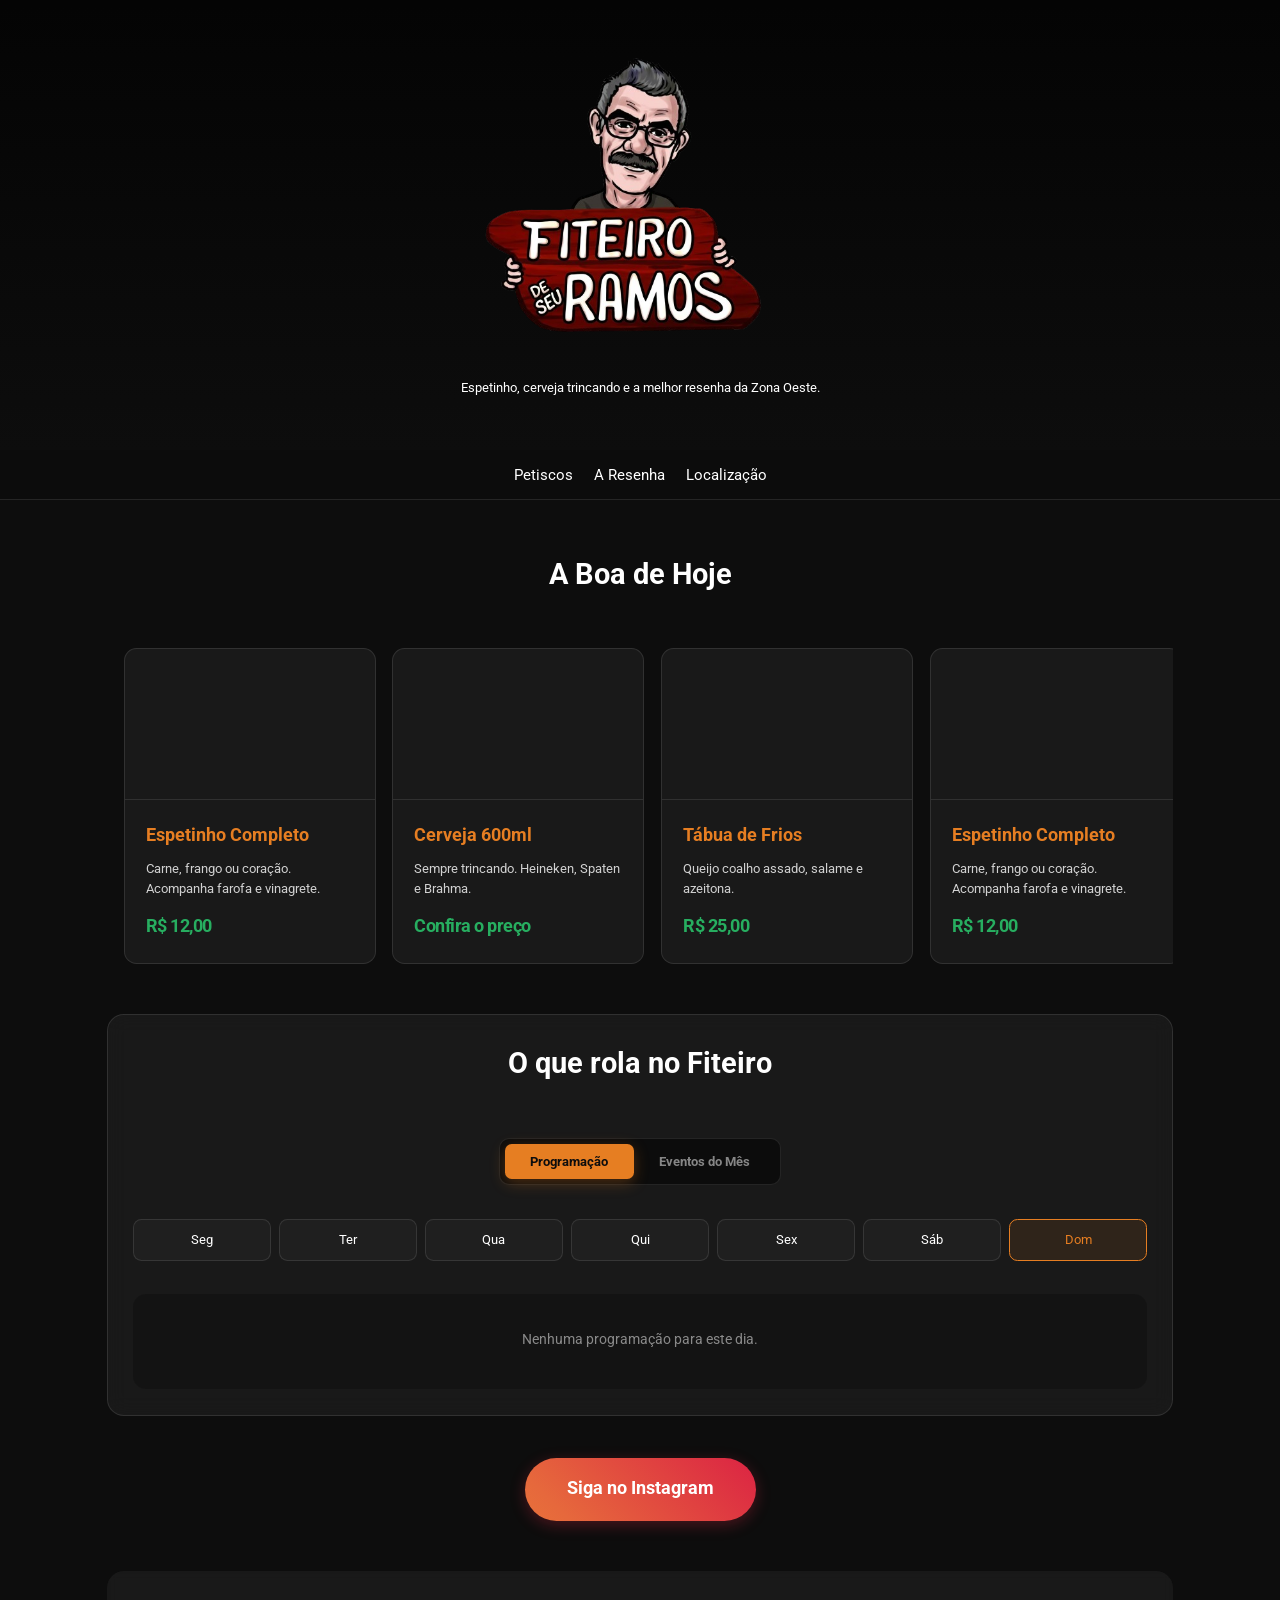
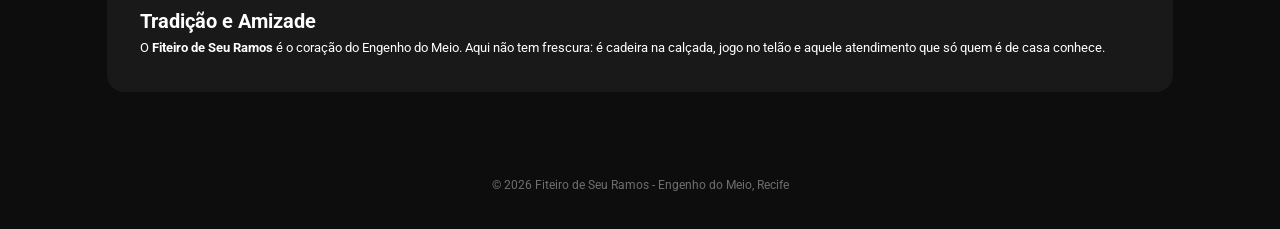
==== index.html @ 986a546f "log" ====
<!DOCTYPE html>
<html lang="pt-br">

<head>
    <link rel="icon" href="logramos.png">
    <meta charset="UTF-8">
    <meta name="viewport" content="width=device-width, initial-scale=1.0, maximum-scale=1.0, user-scalable=no">
    <title>Fiteiro de Seu Ramos | O Point do Engenho do Meio</title>
    <link rel="stylesheet" href="style.css">
    <link href="https://fonts.googleapis.com/css2?family=Roboto:wght@300;400;700&display=swap" rel="stylesheet">
</head>

<body>

    <header>
        <div class="hero-content">
            <img src="ramoss.png" alt="">
            <p>Espetinho, cerveja trincando e a melhor resenha da Zona Oeste.</p>
        </div>
    </header>

    <nav>
        <a href="#petiscos">Petiscos</a>
        <a href="#sobre">A Resenha</a>
        <a href="#contato">Localização</a>
    </nav>

    <main class="content">
        <section id="petiscos">
            <h2 class="section-title">A Boa de Hoje</h2>
            <div class="cardapio-wrapper">
                <div class="grid-cardapio">
                    <div class="item-card">
                        <div class="card-img"
                            style="background-image: url('https://images.unsplash.com/photo-1544025162-d76694265947?auto=format&fit=crop&w=600&q=80');">
                        </div>

                        <div class="card-info">
                            <h3>Espetinho Completo</h3>
                            <p>Carne, frango ou coração. Acompanha farofa e vinagrete.</p>
                            <span class="preco">R$ 12,00</span>
                        </div>
                    </div>

                    <div class="item-card">
                        <div class="card-img"
                            style="background-image: url('https://images.unsplash.com/photo-1566633806327-68e152aaf26d?auto=format&fit=crop&w=600&q=80');">
                        </div>
                        <div class="card-info">
                            <h3>Cerveja 600ml</h3>
                            <p>Sempre trincando. Heineken, Spaten e Brahma.</p>
                            <span class="preco">Confira o preço</span>
                        </div>
                    </div>

                    <div class="item-card">
                        <div class="card-img"
                            style="background-image: url('https://images.unsplash.com/photo-1541544741938-0af808871cc0?auto=format&fit=crop&w=600&q=80');">
                        </div>
                        <div class="card-info">
                            <h3>Tábua de Frios</h3>
                            <p>Queijo coalho assado, salame e azeitona.</p>
                            <span class="preco">R$ 25,00</span>
                        </div>
                    </div>
                    <div class="item-card">
                        <div class="card-img"
                            style="background-image: url('https://images.unsplash.com/photo-1544025162-d76694265947?auto=format&fit=crop&w=600&q=80');">
                        </div>

                        <div class="card-info">
                            <h3>Espetinho Completo</h3>
                            <p>Carne, frango ou coração. Acompanha farofa e vinagrete.</p>
                            <span class="preco">R$ 12,00</span>
                        </div>
                    </div>

                    <div class="item-card">
                        <div class="card-img"
                            style="background-image: url('https://images.unsplash.com/photo-1566633806327-68e152aaf26d?auto=format&fit=crop&w=600&q=80');">
                        </div>
                        <div class="card-info">
                            <h3>Cerveja 600ml</h3>
                            <p>Sempre trincando. Heineken, Spaten e Brahma.</p>
                            <span class="preco">Confira o preço</span>
                        </div>
                    </div>

                    <div class="item-card">
                        <div class="card-img"
                            style="background-image: url('https://images.unsplash.com/photo-1541544741938-0af808871cc0?auto=format&fit=crop&w=600&q=80');">
                        </div>
                        <div class="card-info">
                            <h3>Tábua de Frios</h3>
                            <p>Queijo coalho assado, salame e azeitona.</p>
                            <span class="preco">R$ 25,00</span>
                        </div>
                    </div>
                </div>
            </div>

        </section>
        
        <section id="agenda-hub" class="content">
            <div class="hub-header">
                <h2 class="section-title">O que rola no Fiteiro</h2>
                
                <div class="hub-switch">
                    <button class="hub-btn active" data-target="semanal">Programação</button>
                    <button class="hub-btn" data-target="mensal">Eventos do Mês</button>
                </div>
            </div>
            
            <div id="pane-semanal" class="hub-pane active">
                <div class="dias-nav">
                    <button class="dia-btn active" data-dia="seg">Seg</button>
                    <button class="dia-btn" data-dia="ter">Ter</button>
                    <button class="dia-btn" data-dia="qua">Qua</button>
                    <button class="dia-btn" data-dia="qui">Qui</button>
                    <button class="dia-btn" data-dia="sex">Sex</button>
                    <button class="dia-btn" data-dia="sab">Sáb</button>
                    <button class="dia-btn" data-dia="dom">Dom</button>
                </div>
                
                <div class="semana-content-wrapper"></div>
            </div>
            
            <div id="pane-mensal" class="hub-pane">
                <div class="mensal-grid-layout">
                    <div class="calendar-mini">
                        <h4 id="mes-atual">Abril 2026</h4>
                        <div class="calendar-grid" id="calendar-body"></div>
                    </div>
                    
                    <div class="eventos-lista-mini"></div>
                </div>
            </div>
        </section>
        
        <div class="cta-container">
            <a href="https://www.instagram.com/fiteirodeseuramos/" target="_blank" class="btn-insta">Siga no
                Instagram</a>
        </div>
        
        <section id="sobre" class="glass-section">
            <h2>Tradição e Amizade</h2>
            <p>O <strong>Fiteiro de Seu Ramos</strong> é o coração do Engenho do Meio. Aqui não tem frescura: é cadeira
                na calçada, jogo no telão e aquele atendimento que só quem é de casa conhece.</p>
            </section>
        </main>
        
    <footer>
        <p>&copy; 2026 Fiteiro de Seu Ramos - Engenho do Meio, Recife</p>
    </footer>

</body>
<script src="script.js"></script>

</html>
---- style.css ----
/* --- CONFIGURAÇÃO TÉCNICA --- */
:root {
    --primary: #e67e22;
    --dark-bg: #0d0d0d;
    --glass: rgba(255, 255, 255, 0.05);
    --glass-border: rgba(255, 255, 255, 0.1);
    --font-main: "Roboto", sans-serif;
    --swiper-navigation-size: 44px;
    --swiper-theme-color: #007aff;
    font-size: 52.5%;
    /* 1rem = 8.4px */
}

* {
    margin: 0;
    padding: 0;
    box-sizing: border-box;
    font-family: var(--font-main);
    max-width: 100%;
}

html,
body {
    touch-action: manipulation;
    overscroll-behavior: none;
    background-color: var(--dark-bg);
    color: #ffffff;
    scroll-behavior: smooth;
}

body {
    overflow-x: hidden;
    font-size: 1.6rem;
    line-height: 1.6;
}

/* --- LAYOUT --- */

header {
    height: 50vh;
    background: linear-gradient(rgba(0, 0, 0, 0.7), var(--dark-bg)),
        url('https://images.unsplash.com/photo-1514933651103-005eec06c04b?auto=format&fit=crop&w=1000&q=80') center/cover;
    display: flex;
    justify-content: center;
    align-items: center;
    text-align: center;
}

header img {
    height: 38rem;
}

header h1 {
    font-size: 5rem;
    color: var(--primary);
    text-transform: uppercase;
}

nav {
    position: sticky;
    top: 0;
    background: rgba(13, 13, 13, 0.8);
    backdrop-filter: blur(15px);
    -webkit-backdrop-filter: blur(15px);
    border-bottom: 1px solid var(--glass-border);
    display: flex;
    justify-content: center;
    gap: 2.5rem;
    padding: 1.5rem;
    z-index: 1000;
}

nav a {
    color: white;
    text-decoration: none;
    font-size: 1.8rem;
    font-weight: 400;
    transition: all 0.5 ease;
}

nav a:hover {
    color: var(--primary);
    text-decoration: none;
    font-size: 1.8rem;
    font-weight: 400;
}

.hero-content p {
    position: relative;

}

.content {
    padding: 6rem 2rem;
    max-width: 1100px;
    margin: 0 auto;
}

.section-title {
    text-align: center;
    font-size: 3.5rem;
    margin-bottom: 4rem;
}

.cardapio-wrapper {
    width: 100%;
    overflow: hidden;
    cursor: grab;
    /* Indica que é arrastável no PC */
}

.cardapio-wrapper:active {
    cursor: grabbing;
}

.grid-cardapio {
    display: flex;
    gap: 2rem;
    overflow-x: auto;
    padding: 2rem;

    /* Mantemos o Snap para o Touch, mas o JS vai ajudar no Mouse */
    scroll-snap-type: x mandatory;
    scroll-behavior: smooth;

    /* Esconde a barra de scroll */
    scrollbar-width: none;
    -ms-overflow-style: none;
}

.grid-cardapio::-webkit-scrollbar {
    display: none;
}

.item-card {
    flex: 0 0 30rem;
    scroll-snap-align: center;
    user-select: none;
    background: var(--glass);
    border: 1px solid var(--glass-border);
    border-radius: 1.5rem;
    /* Aumentado levemente para ficar mais orgânico */
    transition: 0.4s cubic-bezier(0.175, 0.885, 0.32, 1.275);
    overflow: hidden;
    /* Garante que a imagem não saia das bordas arredondadas */
    display: flex;
    flex-direction: column;
}

/* Container da Imagem */
.card-img {
    width: 100%;
    height: 18rem;
    /* Altura fixa para manter o padrão */
    background-size: cover;
    background-position: center;
    border-bottom: 1px solid var(--glass-border);
    transition: transform 0.5s ease;
}

.item-card:hover .card-img {
    transform: scale(1.1);
    /* Efeito de zoom na imagem ao passar o mouse */
}

/* Informações abaixo da imagem */
.card-info {
    padding: 2.5rem;
    /* O padding que antes estava no card agora fica aqui */
    display: flex;
    flex-direction: column;
    justify-content: space-between;
    flex-grow: 1;
}

.item-card:hover {
    border-color: var(--primary);
    transform: translateY(-8px);
    box-shadow: 0 10px 30px rgba(0, 0, 0, 0.5);
}

.item-card h3 {
    font-size: 2.2rem;
    color: var(--primary);
    margin-bottom: 1rem;
}

.item-card p {
    font-size: 1.5rem;
    opacity: 0.8;
    min-height: 4.5rem;
    /* Mantém o alinhamento mesmo com textos diferentes */
}

.preco {
    display: block;
    margin-top: 1.5rem;
    color: #27ae60;
    font-weight: bold;
    font-size: 2.2rem;
    letter-spacing: -0.5px;
}

.cta-container {
    text-align: center;
    margin-top: 5rem;
}

.btn-whatsapp {
    background: #25d366;
    color: white;
    text-decoration: none;
    padding: 1.5rem 3.5rem;
    border-radius: 5rem;
    font-size: 2rem;
    font-weight: bold;
}

.glass-section {
    margin-top: 6rem;
    padding: 4rem;
    background: var(--glass);
    border-radius: 2rem;
    backdrop-filter: blur(5px);
}

.btn-insta {
    /* Gradiente Base do Instagram com 400% de largura para animação */
    background: linear-gradient(45deg, #f09433, #e6683c, #dc2743, #cc2366, #bc1888, #f09433);
    background-size: 400% 400%;
    color: white;
    text-decoration: none;
    padding: 2rem 5rem;
    border-radius: 5rem;
    /* Botão pílula */
    font-size: 2.2rem;
    font-weight: bold;
    display: inline-block;
    border: none;
    cursor: pointer;

    /* Transições suaves para todas as propriedades */
    transition: all 0.5s cubic-bezier(0.23, 1, 0.32, 1);

    /* Sombra neon inicial sutil */
    box-shadow: 0 4px 15px rgba(220, 39, 67, 0.3);

    /* Animação infinita do gradiente em idle */
    animation: gradientMove 8s ease infinite;
    position: relative;
}

/* Animação do Hover */
.btn-insta:hover {
    transform: translateY(-5px) scale(1.03);
    /* Eleva e aumenta levemente */

    /* Sombra neon agressiva e viva */
    box-shadow: 0 10px 30px rgba(220, 39, 67, 0.7),
        0 0 100px rgba(188, 24, 136, 0.4);

    /* Acelera a movimentação das cores no hover */
    animation: gradientMove 2s ease infinite;
}

/* Feedback visual ao clicar */
.btn-insta:active {
    transform: translateY(-2px) scale(1);
    box-shadow: 0 5px 15px rgba(220, 39, 67, 0.5);
    transition: all 0.1s;
}

/* Keyframes para a movimentação das cores do gradiente */
@keyframes gradientMove {
    0% {
        background-position: 0% 50%;
    }

    50% {
        background-position: 100% 50%;
    }

    100% {
        background-position: 0% 50%;
    }
}

footer {
    text-align: center;
    padding: 4rem;
    opacity: 0.4;
    font-size: 1.4rem;
}

/* --- HUB DE EVENTOS & PROGRAMAÇÃO --- */
#agenda-hub {
    background: var(--glass);
    border: 1px solid var(--glass-border);
    border-radius: 2rem;
    padding: 3rem;
    margin-top: 4rem;
    backdrop-filter: blur(10px);
}

.hub-header {
    display: flex;
    flex-direction: column;
    align-items: center;
    gap: 2rem;
    margin-bottom: 4rem;
}

.hub-switch {
    display: flex;
    background: rgba(0, 0, 0, 0.5);
    padding: 0.6rem;
    border-radius: 1.2rem;
    border: 1px solid var(--glass-border);
}

.hub-btn {
    background: transparent;
    border: none;
    color: rgba(255, 255, 255, 0.5);
    padding: 1.2rem 3rem;
    border-radius: 0.8rem;
    cursor: pointer;
    font-weight: bold;
    font-size: 1.6rem;
    transition: 0.3s ease;
}

.hub-btn.active {
    background: var(--primary);
    color: var(--dark-bg);
    box-shadow: 0 4px 15px rgba(230, 126, 34, 0.3);
}

/* --- PAINEL SEMANAL (ABAS) --- */
.dias-nav {
    display: flex;
    gap: 1rem;
    overflow-x: auto;
    padding-bottom: 1.5rem;
    margin-bottom: 2.5rem;
    scrollbar-width: none;
}

.dias-nav::-webkit-scrollbar {
    display: none;
}

.dia-btn {
    flex: 1;
    min-width: 8rem;
    background: rgba(255, 255, 255, 0.03);
    border: 1px solid var(--glass-border);
    color: white;
    padding: 1.5rem;
    border-radius: 1rem;
    cursor: pointer;
    font-size: 1.5rem;
    transition: 0.3s;
}

.dia-btn.active {
    border-color: var(--primary);
    color: var(--primary);
    background: rgba(230, 126, 34, 0.1);
}

.dia-content {
    display: none;
    padding: 2rem;
    background: rgba(0, 0, 0, 0.2);
    border-radius: 1.5rem;
}

.dia-content.active {
    display: block;
    animation: slideUp 0.4s ease;
}

.dia-content h3 {
    font-size: 2.5rem;
    color: var(--primary);
    margin-top: 3.5rem;
}

.dia-content p {
    font-size: 1.7rem;
    opacity: 0.8;
    margin-bottom: 0.6rem;
}

.horario {
    display: inline-block;
    padding: 0.6rem 1.5rem;
    background: var(--primary);
    color: var(--dark-bg);
    border-radius: 0.5rem;
    font-weight: bold;
    font-size: 1.4rem;
    margin-bottom:0.6rem;
}

/* --- PAINEL MENSAL --- */
.hub-pane {
    display: none;
}

.hub-pane.active {
    display: block;
}

.mensal-grid-layout {
    display: grid;
    grid-template-columns: 1.2fr 0.8fr;
    /* Calendário maior que a lista */
    gap: 3rem;
    align-items: start;
}

/* Mini Calendário */
.calendar-mini h4 {
    text-align: center;
    font-size: 2rem;
    margin-bottom: 2rem;
    color: var(--primary);
}

.calendar-grid {
    display: grid;
    grid-template-columns: repeat(7, 1fr);
    gap: 0.8rem;
    text-align: center;
}

.calendar-header {
    color: var(--primary);
    font-weight: bold;
    font-size: 1.2rem;
    padding-bottom: 1rem;
}

.day {
    aspect-ratio: 1;
    display: flex;
    align-items: center;
    justify-content: center;
    background: rgba(255, 255, 255, 0.02);
    border-radius: 0.8rem;
    font-size: 1.4rem;
    border: 1px solid transparent;
}


.day.event-dot {
    border-color: var(--primary);
    background: rgba(230, 126, 34, 0.2);
    font-weight: bold;
}
.day.today {
    border-color: var(--primary);
    background: rgba(230, 125, 34, 0.973);
    font-weight: bold;
}
.day.event-dot::after {
    content: '';
    position: absolute;
    bottom: 5px;
    width: 4px;
    height: 4px;
    background: var(--primary);
    border-radius: 50%;
}

/* Lista Lateral Mini */
.mini-card-evento {
    display: flex;
    align-items: center;
    gap: 1.5rem;
    padding: 1.5rem;
    background: rgba(255, 255, 255, 0.02);
    border-radius: 1rem;
    margin-bottom: 1rem;
    border: 1px solid var(--glass-border);
}

.mini-data {
    color: var(--primary);
    font-weight: bold;
    font-size: 1.5rem;
    min-width: 5rem;
}

.mini-info strong {
    display: block;
    font-size: 1.6rem;
    color: #fff;
}

.mini-info span {
    font-size: 1.3rem;
    opacity: 0.6;
}


@keyframes slideUp {
    from {
        opacity: 0;
        transform: translateY(15px);
    }

    to {
        opacity: 1;
        transform: translateY(0);
    }
}

@media (max-width: 768px) {
    header img {
        height: 23rem;
    }

    .hero-content p {
        width: 330px;
        ;
    }

    header h1 {
        font-size: 3.5rem;
    }

    nav {
        gap: 1.5rem;
        justify-content: space-around;
    }

    .grid-cardapio {
        width: auto;
        scroll-snap-type: y mandatory;
    }

    #agenda-hub {
        padding: 2rem 1.5rem;
    }

    .hub-btn {
        padding: 1rem 1.5rem;
        font-size: 1.4rem;
    }

    .grid-cardapio {
        scroll-snap-type: x mandatory;
        /* Corrigido de y para x */
    }

    .mensal-grid-layout {
        grid-template-columns: 1fr;
        /* Empilha no mobile */
        gap: 4rem;
    }

    .day {
        font-size: 1.2rem;
    }
}

@media (max-height: 700px) {
    .hero-content p {
        display: none;
    }
}
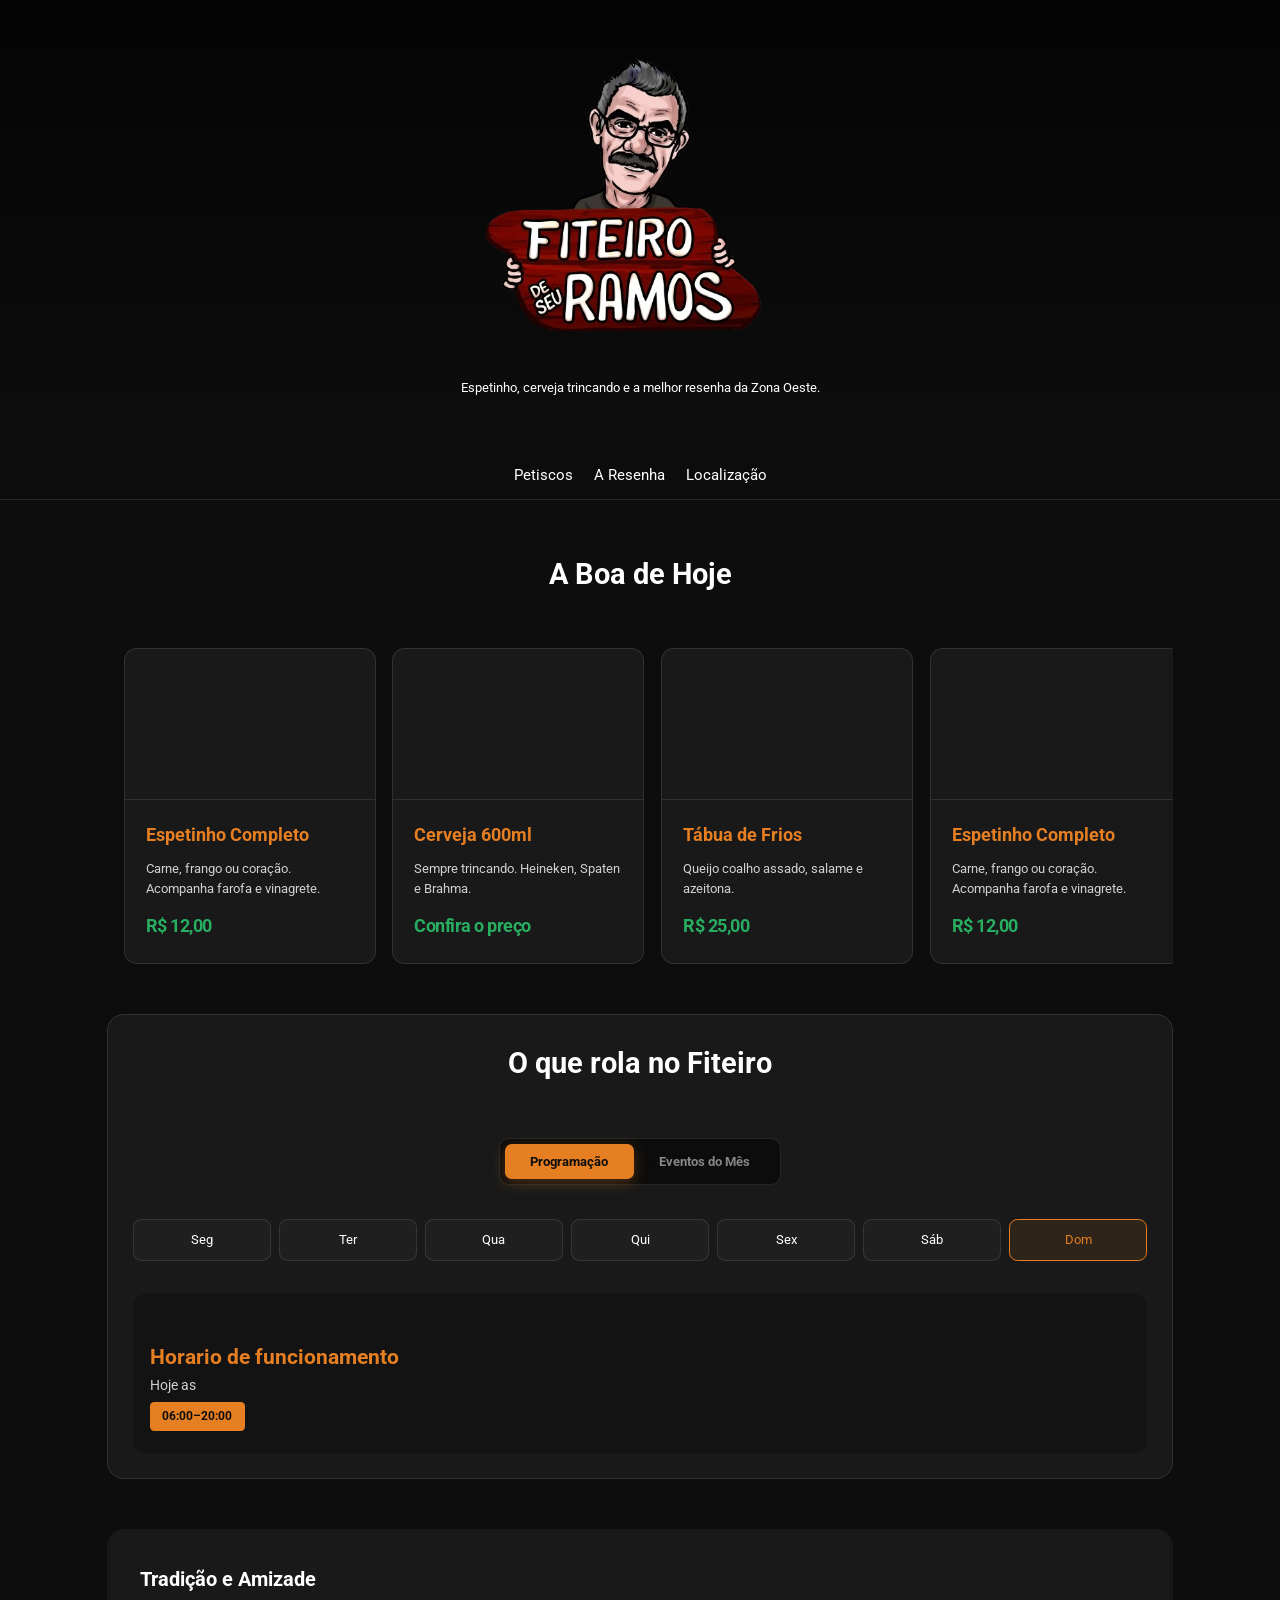
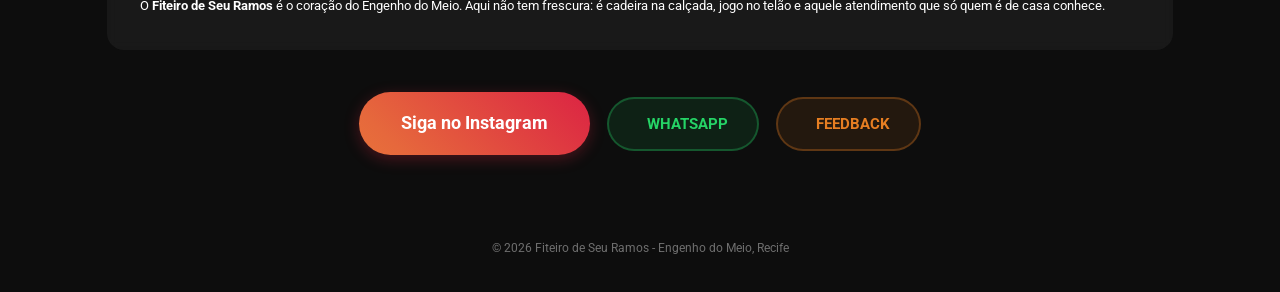
==== commit f0ce1d60: "new buttons" ====
--- a/index.html
+++ b/index.html
@@ -100,17 +100,17 @@
             </div>
 
         </section>
-        
+
         <section id="agenda-hub" class="content">
             <div class="hub-header">
                 <h2 class="section-title">O que rola no Fiteiro</h2>
-                
+
                 <div class="hub-switch">
                     <button class="hub-btn active" data-target="semanal">Programação</button>
                     <button class="hub-btn" data-target="mensal">Eventos do Mês</button>
                 </div>
             </div>
-            
+
             <div id="pane-semanal" class="hub-pane active">
                 <div class="dias-nav">
                     <button class="dia-btn active" data-dia="seg">Seg</button>
@@ -121,34 +121,45 @@
                     <button class="dia-btn" data-dia="sab">Sáb</button>
                     <button class="dia-btn" data-dia="dom">Dom</button>
                 </div>
-                
+
                 <div class="semana-content-wrapper"></div>
             </div>
-            
+
             <div id="pane-mensal" class="hub-pane">
                 <div class="mensal-grid-layout">
                     <div class="calendar-mini">
                         <h4 id="mes-atual">Abril 2026</h4>
                         <div class="calendar-grid" id="calendar-body"></div>
                     </div>
-                    
+
                     <div class="eventos-lista-mini"></div>
                 </div>
             </div>
         </section>
-        
-        <div class="cta-container">
-            <a href="https://www.instagram.com/fiteirodeseuramos/" target="_blank" class="btn-insta">Siga no
-                Instagram</a>
-        </div>
+
+
+
         
         <section id="sobre" class="glass-section">
             <h2>Tradição e Amizade</h2>
             <p>O <strong>Fiteiro de Seu Ramos</strong> é o coração do Engenho do Meio. Aqui não tem frescura: é cadeira
                 na calçada, jogo no telão e aquele atendimento que só quem é de casa conhece.</p>
             </section>
-        </main>
-        
+            <div class="cta-container">
+                <a href="https://www.instagram.com/fiteirodeseuramos/" target="_blank" class="btn-insta">
+                    Siga no Instagram
+                </a>
+    
+                <a href="https://wa.me/5581986705980" target="_blank" class="btn-cyber btn-contato">
+                    <span class="icon"></span> WhatsApp
+                </a>
+    
+                <a href="#feedback pode ser google forms..." class="btn-cyber btn-feedback">
+                    <span class="icon"></span> Feedback
+                </a>
+            </div>
+    </main>
+
     <footer>
         <p>&copy; 2026 Fiteiro de Seu Ramos - Engenho do Meio, Recife</p>
     </footer>
--- a/style.css
+++ b/style.css
@@ -270,6 +270,74 @@
     transition: all 0.1s;
 }
 
+/* --- BOTÃO DE CONTATO (WHATSAPP) --- */
+.btn-contato {
+    background: rgba(37, 211, 102, 0.1);
+    /* Fundo verde transparente */
+    color: #25d366;
+    padding: 1.5rem 3.5rem;
+    font-size: 1.8rem;
+    font-weight: bold;
+    text-decoration: none;
+    text-transform: uppercase;
+    border-radius: 5rem;
+    display: inline-flex;
+    align-items: center;
+    gap: 1rem;
+    border: 2px solid rgba(37, 211, 102, 0.3);
+    transition: all 0.4s ease;
+    cursor: pointer;
+}
+
+.btn-contato:hover {
+    background: #25d366;
+    color: #000;
+    transform: translateY(-5px);
+    box-shadow: 0 10px 20px rgba(37, 211, 102, 0.4);
+}
+
+/* --- BOTÃO DE FEEDBACK (SISTEMA) --- */
+.btn-feedback {
+    background: rgba(230, 126, 34, 0.1);
+    /* Fundo laranja transparente (seu primary) */
+    color: var(--primary);
+    padding: 1.5rem 3.5rem;
+    font-size: 1.8rem;
+    font-weight: bold;
+    text-decoration: none;
+    text-transform: uppercase;
+    border-radius: 5rem;
+    display: inline-flex;
+    align-items: center;
+    gap: 1rem;
+    border: 2px solid rgba(230, 126, 34, 0.3);
+    transition: all 0.4s ease;
+    cursor: pointer;
+}
+
+.btn-feedback:hover {
+    background: var(--primary);
+    color: #000;
+    transform: translateY(-5px);
+    box-shadow: 0 10px 20px rgba(230, 126, 34, 0.4);
+}
+
+/* --- AJUSTE PARA O CONTAINER --- */
+.cta-container {
+    display: flex;
+    flex-wrap: wrap;
+    gap: 2rem;
+    justify-content: center;
+    align-items: center;
+    margin-top: 5rem;
+}
+
+/* Ajuste para ícones dentro dos botões (opcional) */
+.btn-contato span,
+.btn-feedback span {
+    font-size: 2.2rem;
+}
+
 /* Keyframes para a movimentação das cores do gradiente */
 @keyframes gradientMove {
     0% {
@@ -401,7 +469,7 @@
     border-radius: 0.5rem;
     font-weight: bold;
     font-size: 1.4rem;
-    margin-bottom:0.6rem;
+    margin-bottom: 0.6rem;
 }
 
 /* --- PAINEL MENSAL --- */
@@ -460,11 +528,13 @@
     background: rgba(230, 126, 34, 0.2);
     font-weight: bold;
 }
+
 .day.today {
     border-color: var(--primary);
     background: rgba(230, 125, 34, 0.973);
     font-weight: bold;
 }
+
 .day.event-dot::after {
     content: '';
     position: absolute;
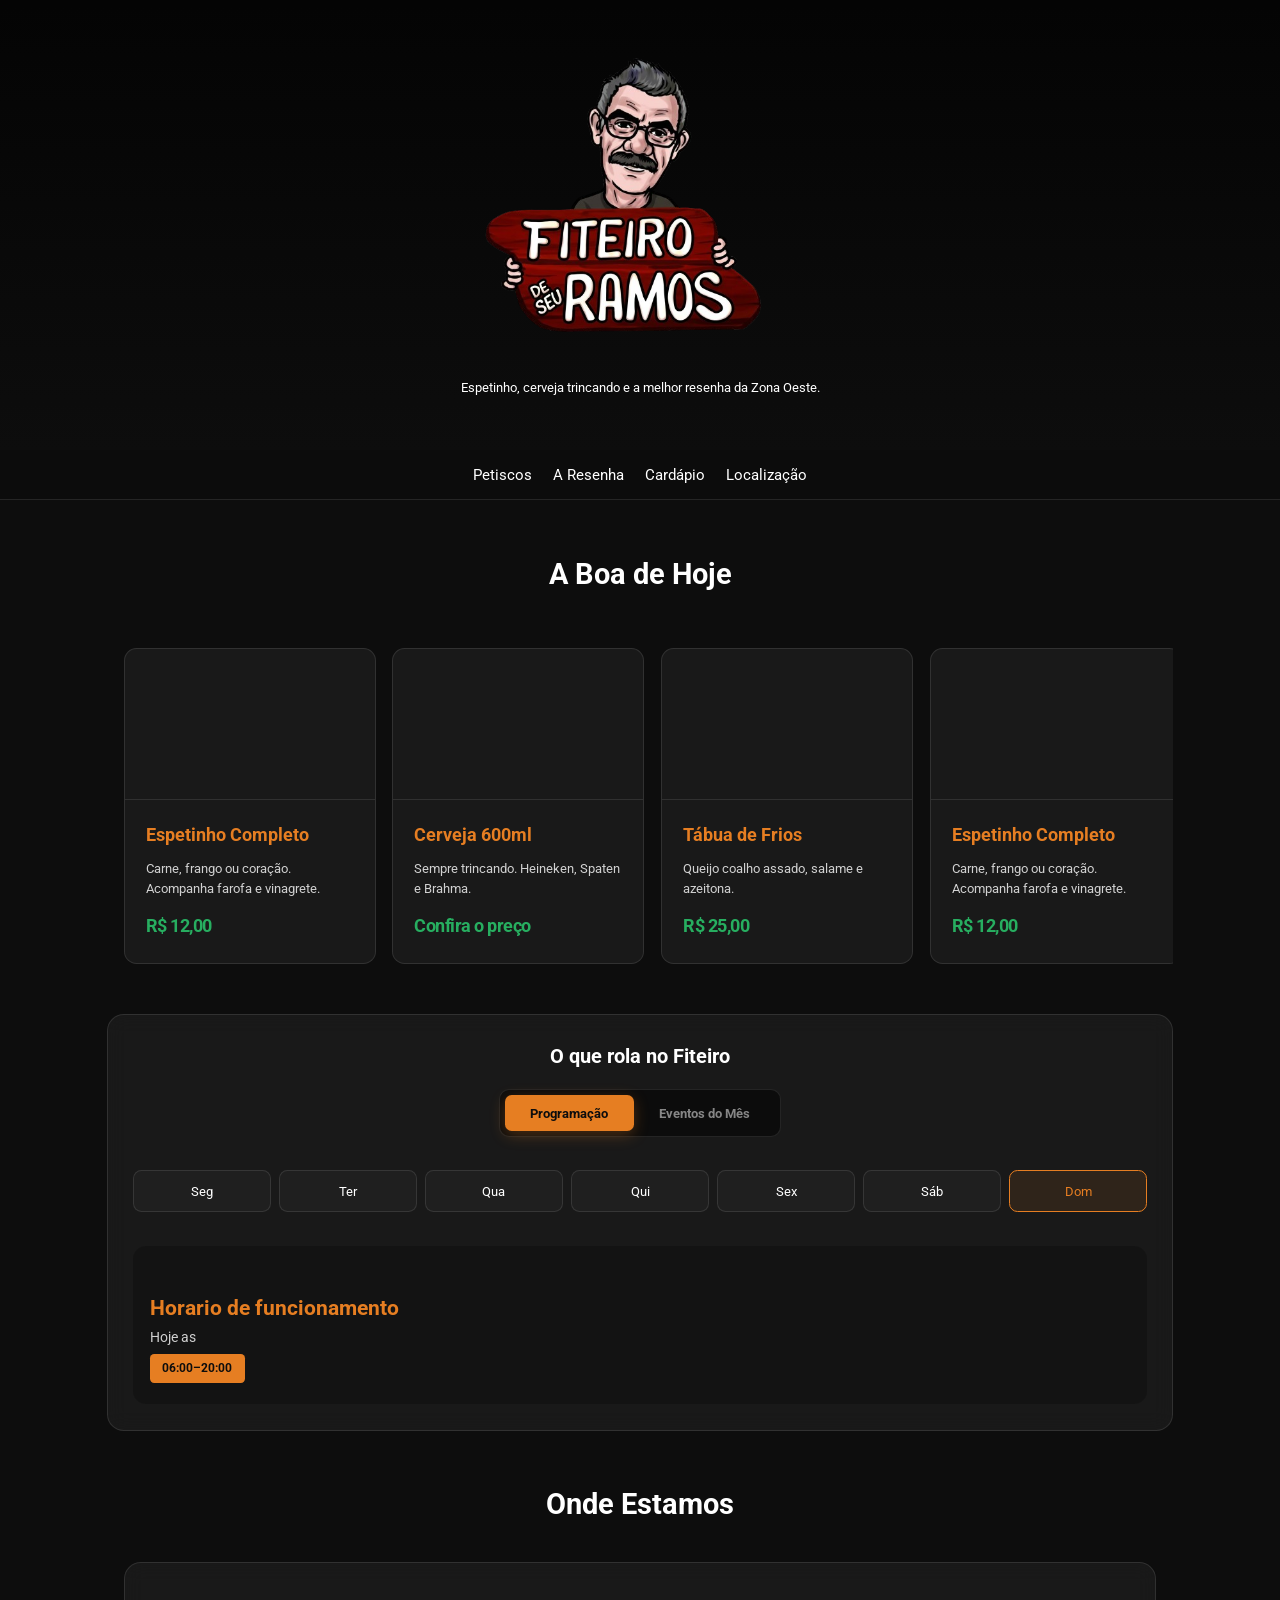
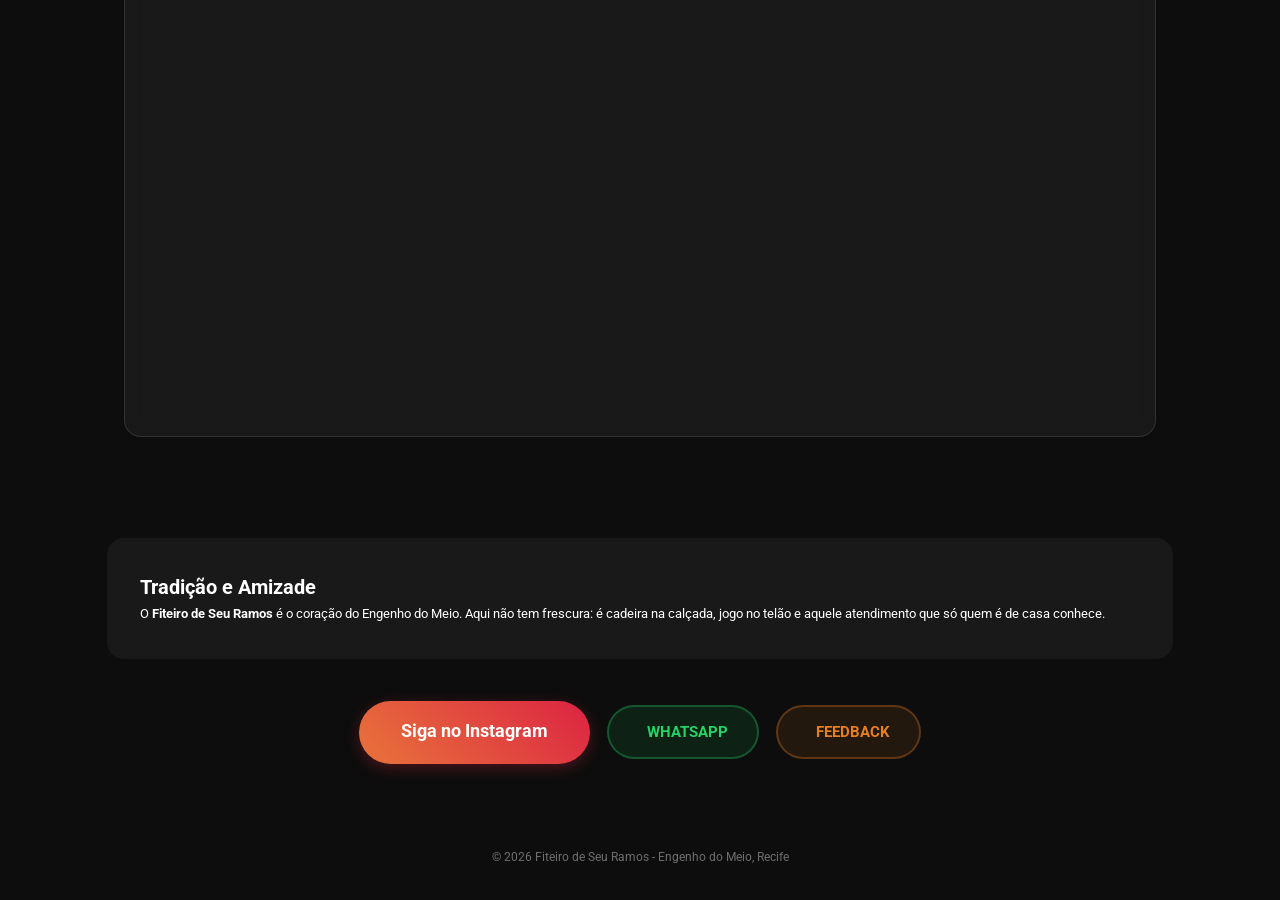
==== commit e30a951c: "map added" ====
--- a/index.html
+++ b/index.html
@@ -21,8 +21,9 @@
 
     <nav>
         <a href="#petiscos">Petiscos</a>
-        <a href="#sobre">A Resenha</a>
-        <a href="#contato">Localização</a>
+        <a href="#agenda-hub">A Resenha</a>
+        <a href="cardapio.html">Cardápio</a>
+        <a href="#localizacao">Localização</a>
     </nav>
 
     <main class="content">
@@ -103,7 +104,7 @@
 
         <section id="agenda-hub" class="content">
             <div class="hub-header">
-                <h2 class="section-title">O que rola no Fiteiro</h2>
+                <h2 lass="section-title">O que rola no Fiteiro</h2>
 
                 <div class="hub-switch">
                     <button class="hub-btn active" data-target="semanal">Programação</button>
@@ -139,25 +140,40 @@
 
 
 
+
         
-        <section id="sobre" class="glass-section">
-            <h2>Tradição e Amizade</h2>
-            <p>O <strong>Fiteiro de Seu Ramos</strong> é o coração do Engenho do Meio. Aqui não tem frescura: é cadeira
-                na calçada, jogo no telão e aquele atendimento que só quem é de casa conhece.</p>
-            </section>
-            <div class="cta-container">
-                <a href="https://www.instagram.com/fiteirodeseuramos/" target="_blank" class="btn-insta">
-                    Siga no Instagram
-                </a>
+        
+        <section class="map-section content" id="localizacao">
+            <h2 class="section-title">Onde Estamos</h2>
+            <div class="map-container">
+                <iframe
+                src="https://www.google.com/maps/embed?pb=!1m18!1m12!1m3!1d1396.6861049050713!2d-34.94260200974486!3d-8.058104571760852!2m3!1f0!2f0!3f0!3m2!1i1024!2i768!4f13.1!3m3!1m2!1s0x7ab195b96f5c55f%3A0x6a01cbf8da982b5b!2sFiteiro%20de%20Seu%20Ramos!5e0!3m2!1spt-BR!2sbr!4v1776477556486!5m2!1spt-BR!2sbr"
+                width="100%" height="450" style="border:0;" allowfullscreen="" loading="lazy"
+                referrerpolicy="no-referrer-when-downgrade">
+            </iframe>
+        </div>
+    </section>
     
-                <a href="https://wa.me/5581986705980" target="_blank" class="btn-cyber btn-contato">
-                    <span class="icon"></span> WhatsApp
-                </a>
-    
-                <a href="#feedback pode ser google forms..." class="btn-cyber btn-feedback">
-                    <span class="icon"></span> Feedback
-                </a>
-            </div>
+    <section class="glass-section">
+        <h2>Tradição e Amizade</h2>
+        <p>O <strong>Fiteiro de Seu Ramos</strong> é o coração do Engenho do Meio. Aqui não tem frescura: é cadeira
+            na calçada, jogo no telão e aquele atendimento que só quem é de casa conhece.</p>
+    </section>
+
+        <div class="cta-container">
+            <a href="https://www.instagram.com/fiteirodeseuramos/" target="_blank" class="btn-insta">
+                Siga no Instagram
+            </a>
+
+            <a href="https://wa.me/5581986705980" target="_blank" class="btn-cyber btn-contato">
+                <span class="icon"></span> WhatsApp
+            </a>
+
+            <a href="#feedback pode ser google forms..." class="btn-cyber btn-feedback">
+                <span class="icon"></span> Feedback
+            </a>
+        </div>
+
     </main>
 
     <footer>
--- a/style.css
+++ b/style.css
@@ -201,6 +201,10 @@
     letter-spacing: -0.5px;
 }
 
+#petiscos {
+    scroll-margin-top: 15vh;
+}
+
 .cta-container {
     text-align: center;
     margin-top: 5rem;
@@ -353,6 +357,26 @@
     }
 }
 
+.map-container {
+    border-radius: 2rem;
+    overflow: hidden;
+    border: 1px solid var(--glass-border);
+    background: var(--glass);
+    padding: 1rem;
+    backdrop-filter: blur(10px);
+}
+
+.map-container iframe {
+    border-radius: 1.5rem;
+    filter: grayscale(100%) invert(90%) contrast(90%);
+    /* Efeito Dark Mode no Mapa */
+}
+
+#localizacao {
+    scroll-margin-top: 15vh;
+}
+
+
 footer {
     text-align: center;
     padding: 4rem;
@@ -362,6 +386,7 @@
 
 /* --- HUB DE EVENTOS & PROGRAMAÇÃO --- */
 #agenda-hub {
+    scroll-margin-top: 20vh;
     background: var(--glass);
     border: 1px solid var(--glass-border);
     border-radius: 2rem;
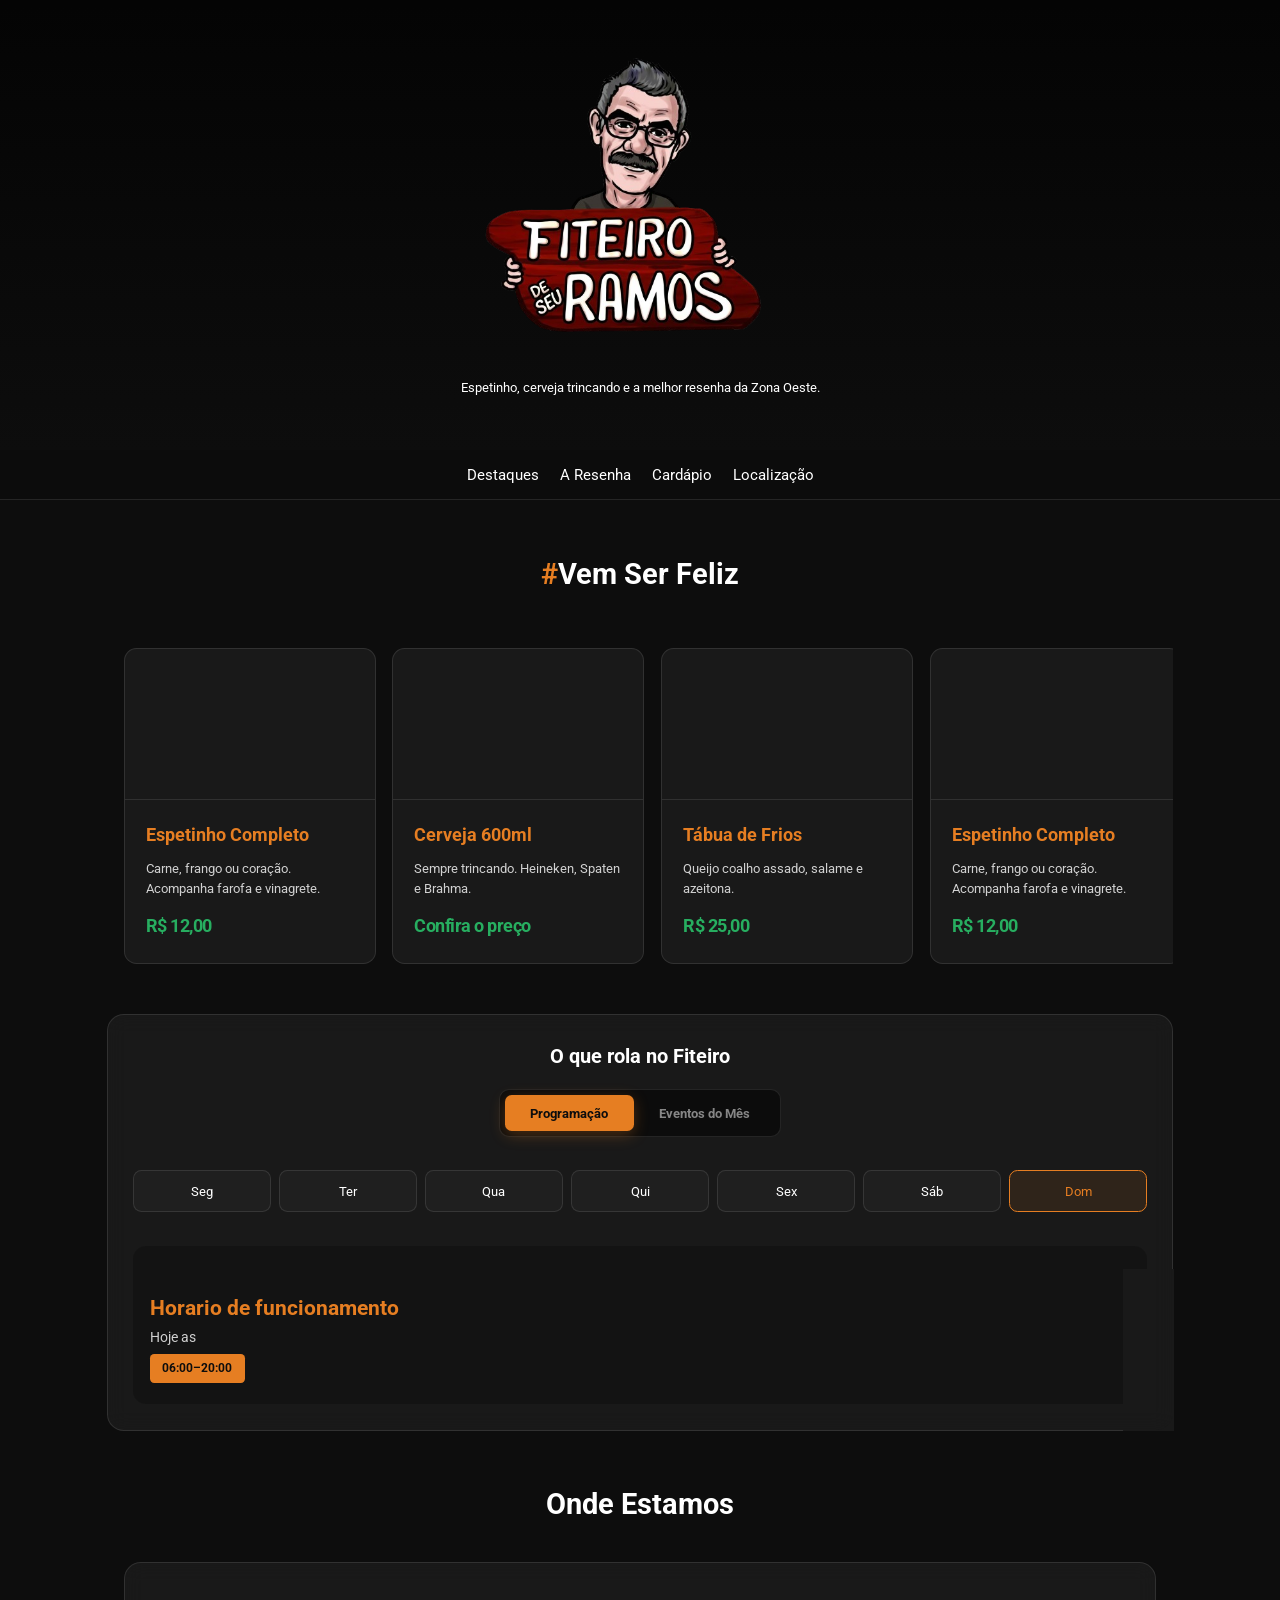
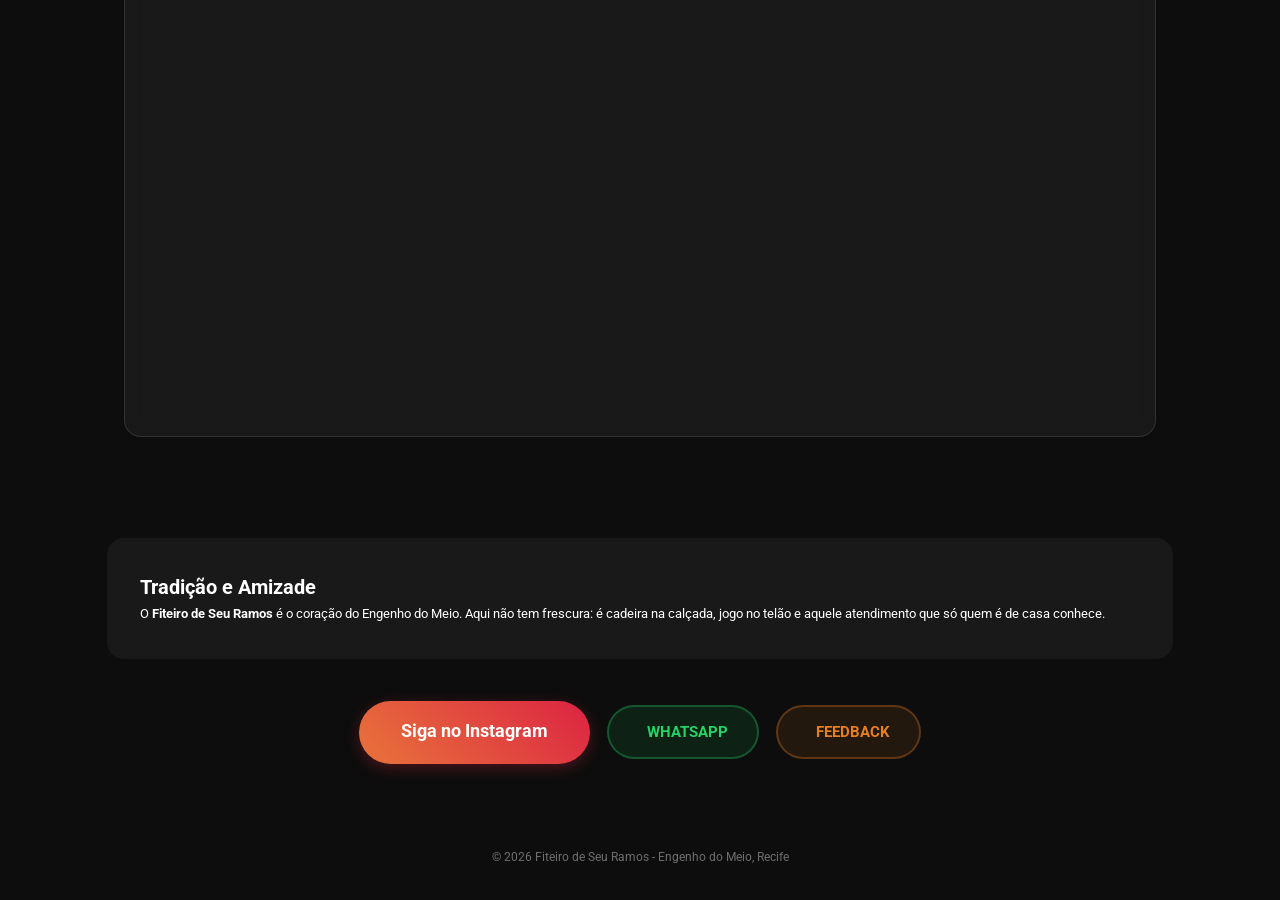
==== commit 6030177c: "week-days-update-position-scroll" ====
--- a/index.html
+++ b/index.html
@@ -5,7 +5,7 @@
     <link rel="icon" href="logramos.png">
     <meta charset="UTF-8">
     <meta name="viewport" content="width=device-width, initial-scale=1.0, maximum-scale=1.0, user-scalable=no">
-    <title>Fiteiro de Seu Ramos | O Point do Engenho do Meio</title>
+    <title>| Fiteiro de Seu Ramos</title>
     <link rel="stylesheet" href="style.css">
     <link href="https://fonts.googleapis.com/css2?family=Roboto:wght@300;400;700&display=swap" rel="stylesheet">
 </head>
@@ -20,7 +20,7 @@
     </header>
 
     <nav>
-        <a href="#petiscos">Petiscos</a>
+        <a href="#petiscos">Destaques</a>
         <a href="#agenda-hub">A Resenha</a>
         <a href="cardapio.html">Cardápio</a>
         <a href="#localizacao">Localização</a>
@@ -28,7 +28,7 @@
 
     <main class="content">
         <section id="petiscos">
-            <h2 class="section-title">A Boa de Hoje</h2>
+            <h2 class="section-title"><span>#</span>Vem Ser Feliz</h2>
             <div class="cardapio-wrapper">
                 <div class="grid-cardapio">
                     <div class="item-card">
--- a/style.css
+++ b/style.css
@@ -102,6 +102,8 @@
     margin-bottom: 4rem;
 }
 
+.section-title span {color: var(--primary);}
+
 .cardapio-wrapper {
     width: 100%;
     overflow: hidden;
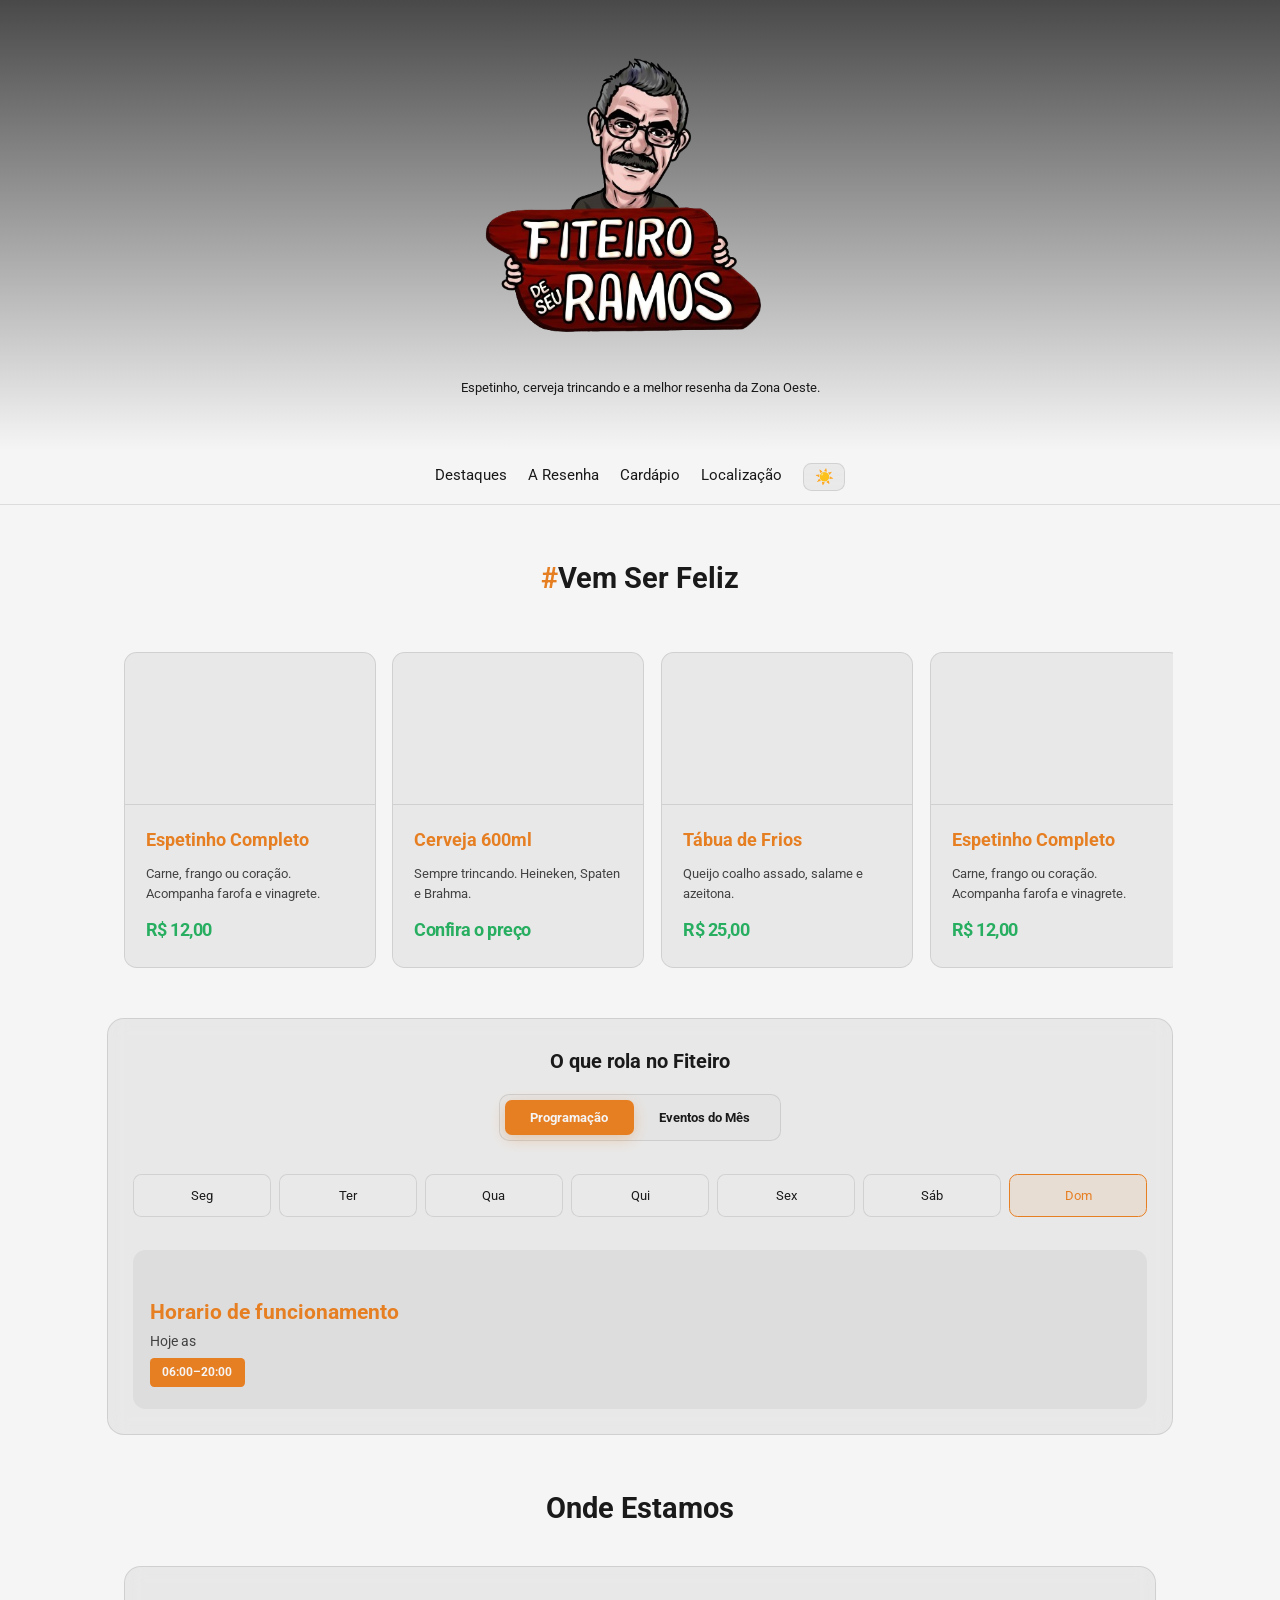
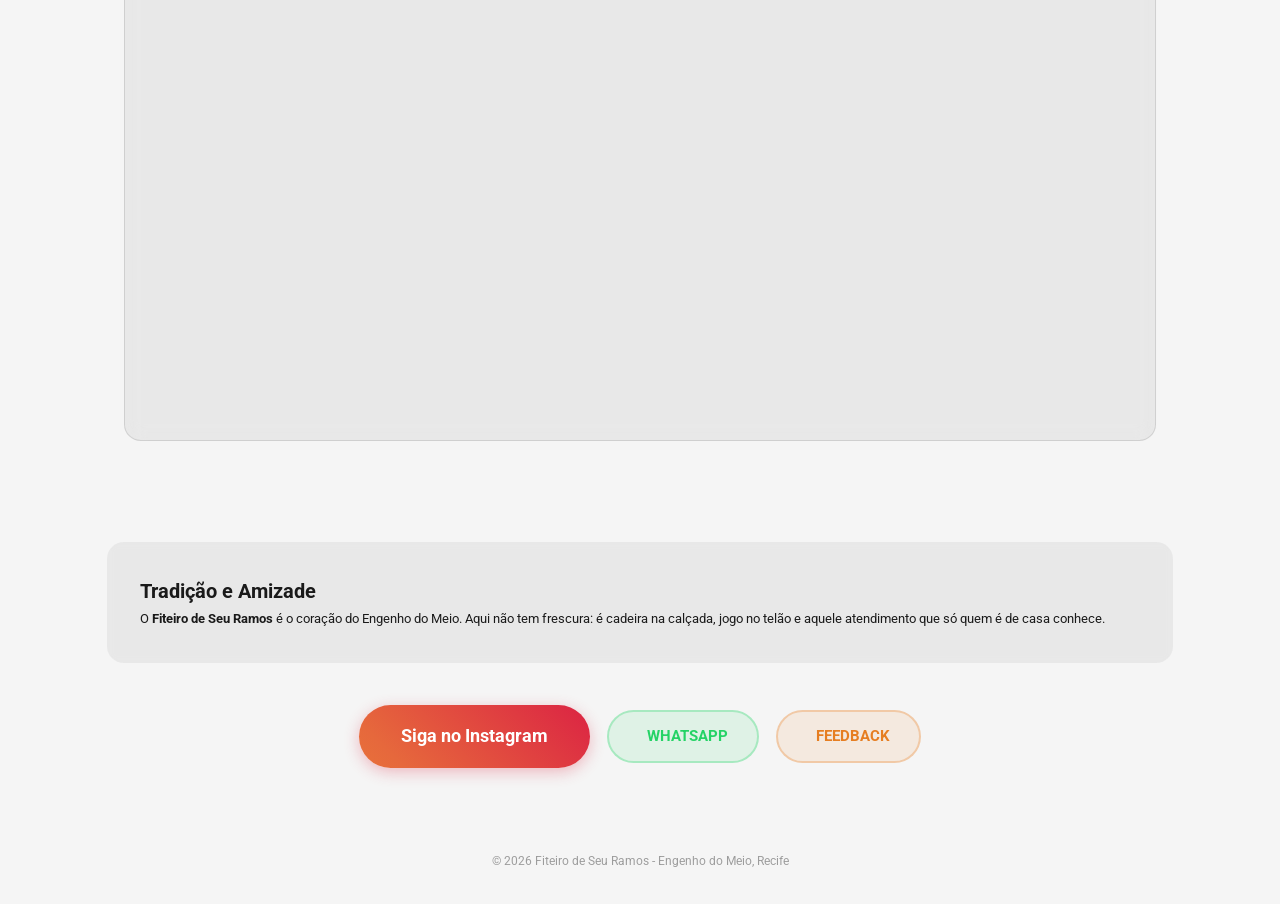
==== commit adc443d1: "themes added" ====
--- a/index.html
+++ b/index.html
@@ -24,6 +24,9 @@
         <a href="#agenda-hub">A Resenha</a>
         <a href="cardapio.html">Cardápio</a>
         <a href="#localizacao">Localização</a>
+        <button id="theme-toggle" class="theme-btn" aria-label="Trocar Tema">
+        <span class="icon">🌙</span>
+    </button>
     </nav>
 
     <main class="content">
--- a/style.css
+++ b/style.css
@@ -2,13 +2,31 @@
 :root {
     --primary: #e67e22;
     --dark-bg: #0d0d0d;
+    --text-color: #ffffff;
     --glass: rgba(255, 255, 255, 0.05);
     --glass-border: rgba(255, 255, 255, 0.1);
+    --nav-bg: rgba(13, 13, 13, 0.8);
     --font-main: "Roboto", sans-serif;
     --swiper-navigation-size: 44px;
     --swiper-theme-color: #007aff;
+    --map-filter: invert(90%) contrast(90%);
+    --day-bg:rgba(255, 255, 255, 0.2);
+    --dia-content-bg:rgba(0, 0, 0, 0.2);
+    --hub-switch-bg:rgba(0, 0, 0, 0.5);
     font-size: 52.5%;
     /* 1rem = 8.4px */
+}
+
+body.light-mode {
+    --dark-bg: #f5f5f5;
+    --text-color: #1a1a1a;
+    --glass: rgba(0, 0, 0, 0.05);
+    --glass-border: rgba(0, 0, 0, 0.1);
+    --nav-bg: rgba(245, 245, 245, 0.8);
+    --map-filter: grayscale(0%) invert(0%); /* Mapa normal no claro */
+    --day-bg:rgba(255, 255, 255, 0.8);
+    --dia-content-bg:rgba(0, 0, 0, 0.05);
+    --hub-switch-bg:rgba(0, 0, 0, 0.02);
 }
 
 * {
@@ -24,7 +42,7 @@
     touch-action: manipulation;
     overscroll-behavior: none;
     background-color: var(--dark-bg);
-    color: #ffffff;
+    color: var(--text-color);
     scroll-behavior: smooth;
 }
 
@@ -59,7 +77,7 @@
 nav {
     position: sticky;
     top: 0;
-    background: rgba(13, 13, 13, 0.8);
+    background: var(--nav-bg);
     backdrop-filter: blur(15px);
     -webkit-backdrop-filter: blur(15px);
     border-bottom: 1px solid var(--glass-border);
@@ -71,7 +89,7 @@
 }
 
 nav a {
-    color: white;
+    color: var(--text-color);
     text-decoration: none;
     font-size: 1.8rem;
     font-weight: 400;
@@ -83,6 +101,22 @@
     text-decoration: none;
     font-size: 1.8rem;
     font-weight: 400;
+}
+
+.theme-btn {
+    background: var(--glass);
+    border: 1px solid var(--glass-border);
+    color: var(--primary);
+    cursor: pointer;
+    padding: 0.5rem 1.2rem;
+    border-radius: 1rem;
+    font-size: 1.8rem;
+    transition: 0.3s;
+}
+
+.theme-btn:hover {
+    transform: scale(1.1);
+    border-color: var(--primary);
 }
 
 .hero-content p {
@@ -370,7 +404,8 @@
 
 .map-container iframe {
     border-radius: 1.5rem;
-    filter: grayscale(100%) invert(90%) contrast(90%);
+    
+    filter: var(--map-filter);
     /* Efeito Dark Mode no Mapa */
 }
 
@@ -407,7 +442,7 @@
 
 .hub-switch {
     display: flex;
-    background: rgba(0, 0, 0, 0.5);
+    background: var(--hub-switch-bg);
     padding: 0.6rem;
     border-radius: 1.2rem;
     border: 1px solid var(--glass-border);
@@ -416,7 +451,7 @@
 .hub-btn {
     background: transparent;
     border: none;
-    color: rgba(255, 255, 255, 0.5);
+    color: var(--text-color);
     padding: 1.2rem 3rem;
     border-radius: 0.8rem;
     cursor: pointer;
@@ -450,7 +485,7 @@
     min-width: 8rem;
     background: rgba(255, 255, 255, 0.03);
     border: 1px solid var(--glass-border);
-    color: white;
+    color: var(--text-color);
     padding: 1.5rem;
     border-radius: 1rem;
     cursor: pointer;
@@ -467,7 +502,7 @@
 .dia-content {
     display: none;
     padding: 2rem;
-    background: rgba(0, 0, 0, 0.2);
+    background: var(--dia-content-bg);
     border-radius: 1.5rem;
 }
 
@@ -543,7 +578,7 @@
     display: flex;
     align-items: center;
     justify-content: center;
-    background: rgba(255, 255, 255, 0.02);
+    background: var(--day-bg);
     border-radius: 0.8rem;
     font-size: 1.4rem;
     border: 1px solid transparent;
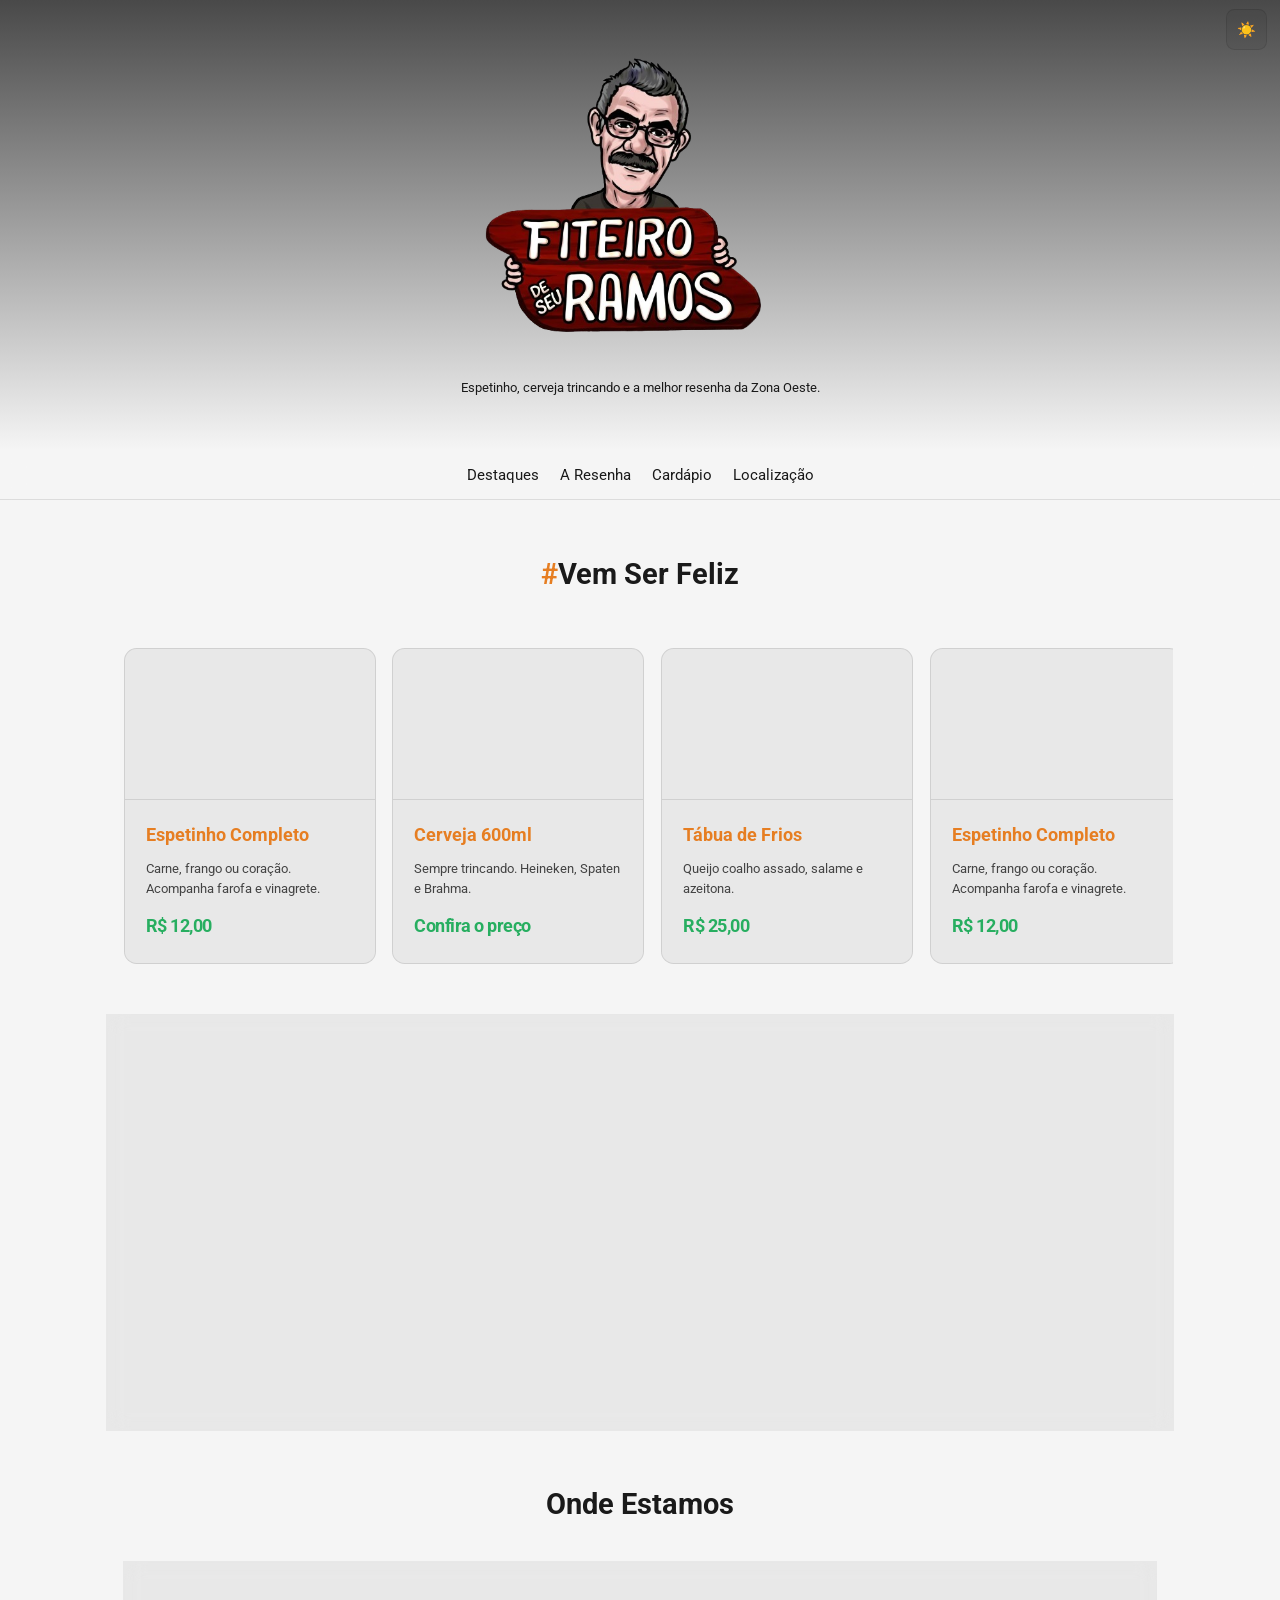
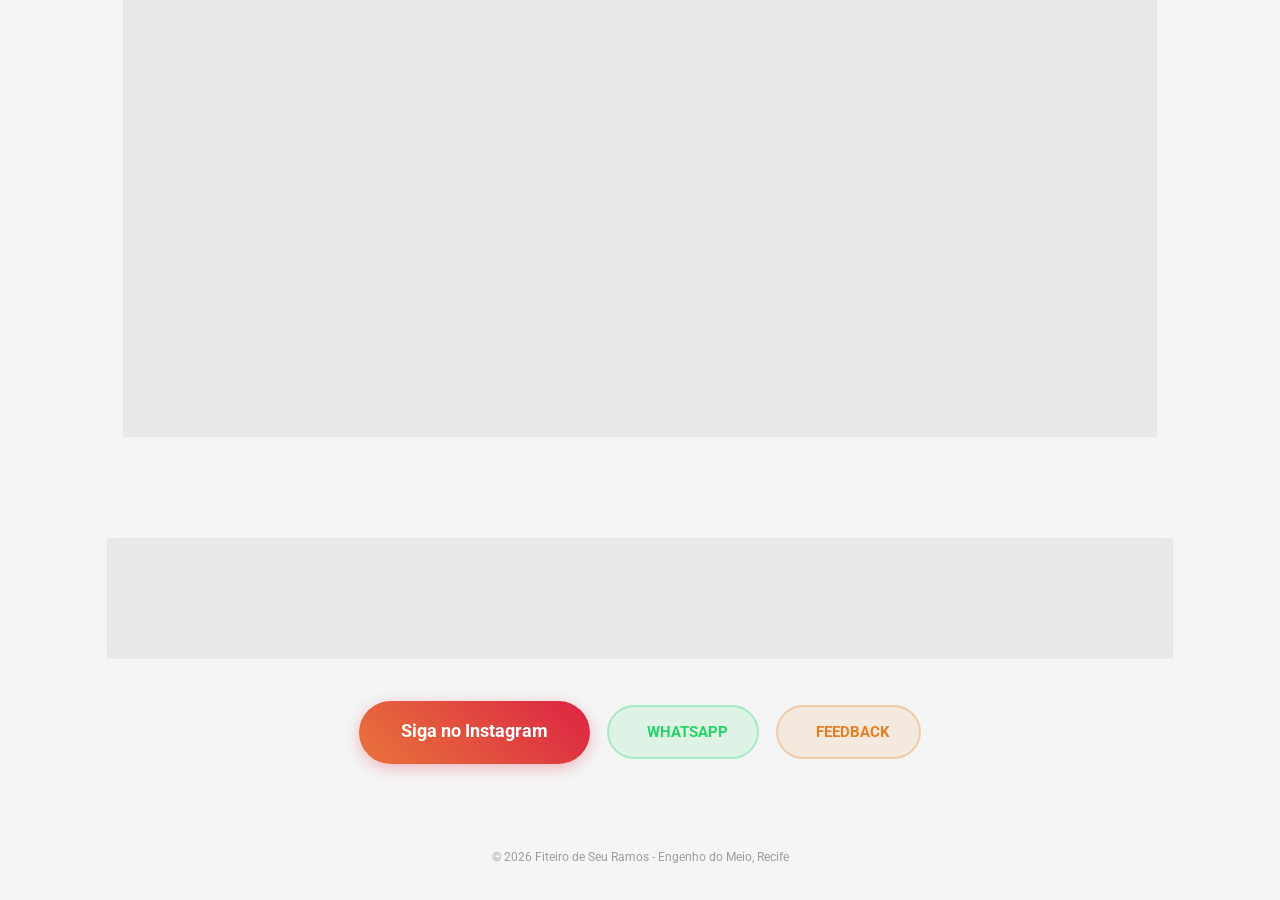
==== commit 97d93208: "theme adjust" ====
--- a/index.html
+++ b/index.html
@@ -13,6 +13,9 @@
 <body>
 
     <header>
+        <button id="theme-toggle" class="theme-btn" aria-label="Trocar Tema">
+            <span class="icon">🌙</span>
+        </button>
         <div class="hero-content">
             <img src="ramoss.png" alt="">
             <p>Espetinho, cerveja trincando e a melhor resenha da Zona Oeste.</p>
@@ -24,9 +27,6 @@
         <a href="#agenda-hub">A Resenha</a>
         <a href="cardapio.html">Cardápio</a>
         <a href="#localizacao">Localização</a>
-        <button id="theme-toggle" class="theme-btn" aria-label="Trocar Tema">
-        <span class="icon">🌙</span>
-    </button>
     </nav>
 
     <main class="content">
@@ -144,24 +144,24 @@
 
 
 
-        
-        
+
+
         <section class="map-section content" id="localizacao">
             <h2 class="section-title">Onde Estamos</h2>
             <div class="map-container">
                 <iframe
-                src="https://www.google.com/maps/embed?pb=!1m18!1m12!1m3!1d1396.6861049050713!2d-34.94260200974486!3d-8.058104571760852!2m3!1f0!2f0!3f0!3m2!1i1024!2i768!4f13.1!3m3!1m2!1s0x7ab195b96f5c55f%3A0x6a01cbf8da982b5b!2sFiteiro%20de%20Seu%20Ramos!5e0!3m2!1spt-BR!2sbr!4v1776477556486!5m2!1spt-BR!2sbr"
-                width="100%" height="450" style="border:0;" allowfullscreen="" loading="lazy"
-                referrerpolicy="no-referrer-when-downgrade">
-            </iframe>
-        </div>
-    </section>
-    
-    <section class="glass-section">
-        <h2>Tradição e Amizade</h2>
-        <p>O <strong>Fiteiro de Seu Ramos</strong> é o coração do Engenho do Meio. Aqui não tem frescura: é cadeira
-            na calçada, jogo no telão e aquele atendimento que só quem é de casa conhece.</p>
-    </section>
+                    src="https://www.google.com/maps/embed?pb=!1m18!1m12!1m3!1d1396.6861049050713!2d-34.94260200974486!3d-8.058104571760852!2m3!1f0!2f0!3f0!3m2!1i1024!2i768!4f13.1!3m3!1m2!1s0x7ab195b96f5c55f%3A0x6a01cbf8da982b5b!2sFiteiro%20de%20Seu%20Ramos!5e0!3m2!1spt-BR!2sbr!4v1776477556486!5m2!1spt-BR!2sbr"
+                    width="100%" height="450" style="border:0;" allowfullscreen="" loading="lazy"
+                    referrerpolicy="no-referrer-when-downgrade">
+                </iframe>
+            </div>
+        </section>
+
+        <section class="glass-section">
+            <h2>Tradição e Amizade</h2>
+            <p>O <strong>Fiteiro de Seu Ramos</strong> é o coração do Engenho do Meio. Aqui não tem frescura: é cadeira
+                na calçada, jogo no telão e aquele atendimento que só quem é de casa conhece.</p>
+        </section>
 
         <div class="cta-container">
             <a href="https://www.instagram.com/fiteirodeseuramos/" target="_blank" class="btn-insta">
--- a/style.css
+++ b/style.css
@@ -112,6 +112,13 @@
     border-radius: 1rem;
     font-size: 1.8rem;
     transition: 0.3s;
+
+    height: 41px;
+
+    position: absolute;
+    top: 1vh;
+    right: 1vw;
+
 }
 
 .theme-btn:hover {
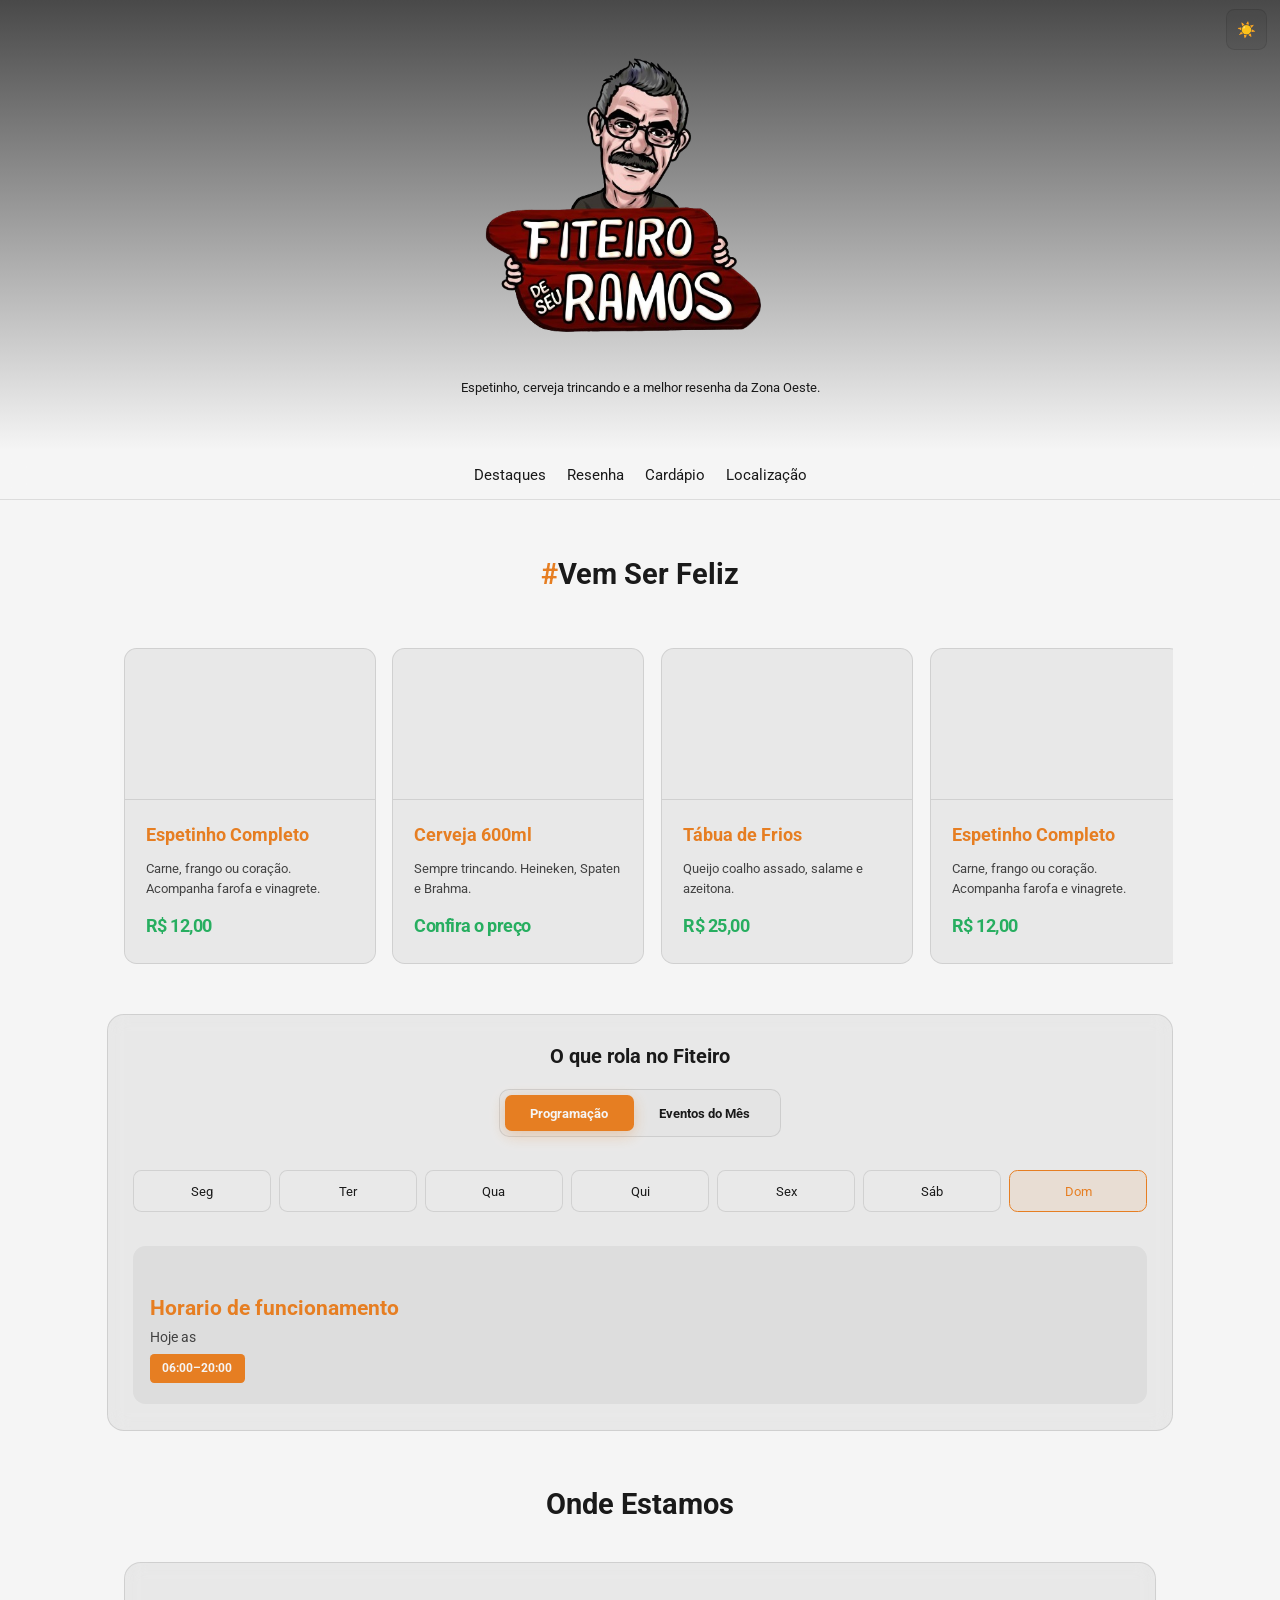
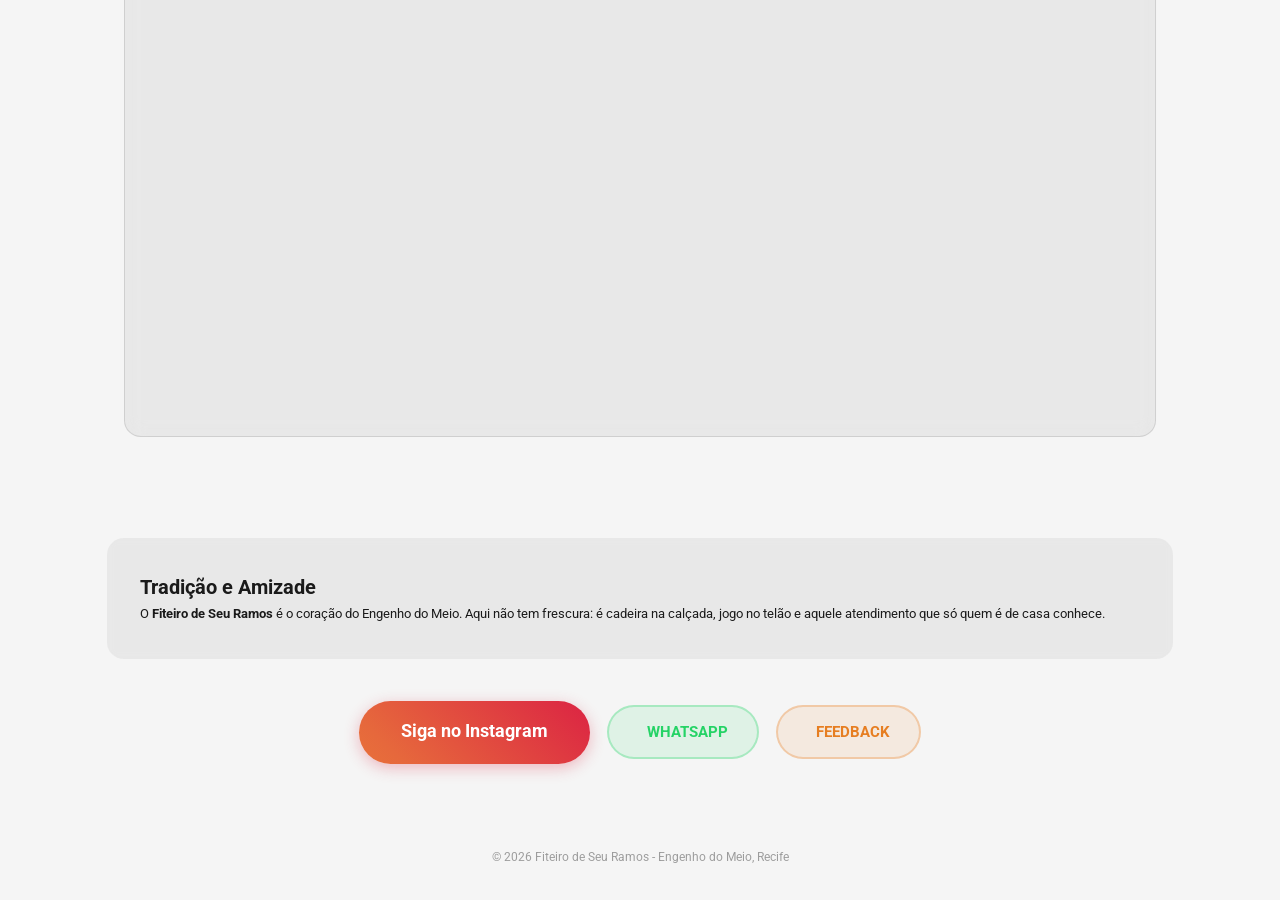
==== commit 9c9b9c94: "nothing" ====
--- a/index.html
+++ b/index.html
@@ -24,7 +24,7 @@
 
     <nav>
         <a href="#petiscos">Destaques</a>
-        <a href="#agenda-hub">A Resenha</a>
+        <a href="#agenda-hub">Resenha</a>
         <a href="cardapio.html">Cardápio</a>
         <a href="#localizacao">Localização</a>
     </nav>
